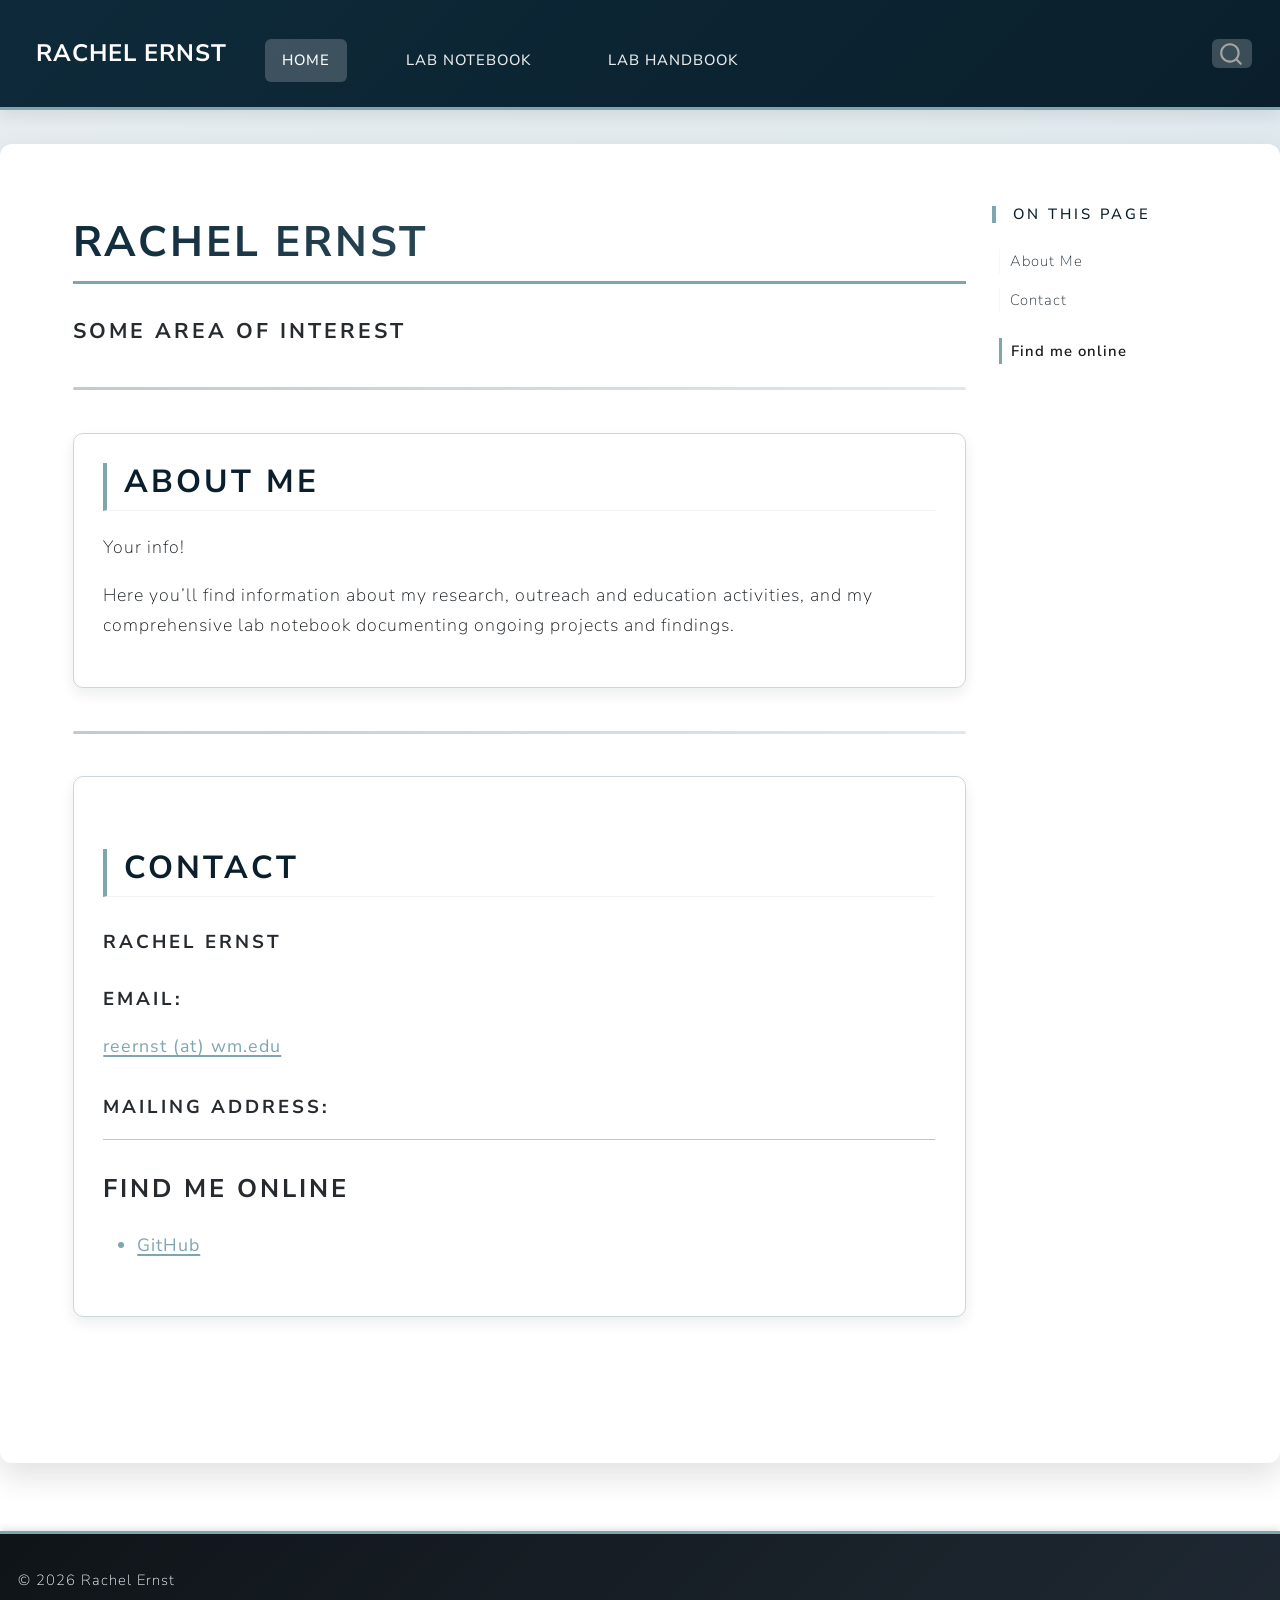
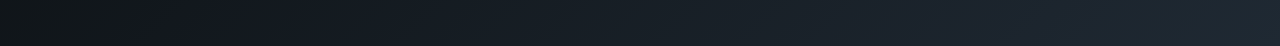
==== docs/index.html @ 7fb20e9c "first upload" ====
<!DOCTYPE html>
<html xmlns="http://www.w3.org/1999/xhtml" lang="en" xml:lang="en"><head>

<meta charset="utf-8">
<meta name="generator" content="quarto-1.9.37">

<meta name="viewport" content="width=device-width, initial-scale=1.0, user-scalable=yes">


<title>Rachel Ernst</title>
<style>
/* Default styles provided by pandoc.
** See https://pandoc.org/MANUAL.html#variables-for-html for config info.
*/
code{white-space: pre-wrap;}
span.smallcaps{font-variant: small-caps;}
div.columns{display: flex; gap: min(4vw, 1.5em);}
div.column{flex: auto; overflow-x: auto;}
div.hanging-indent{margin-left: 1.5em; text-indent: -1.5em;}
ul.task-list{list-style: none;}
ul.task-list li input[type="checkbox"] {
  width: 0.8em;
  margin: 0 0.8em 0.2em -1em; /* quarto-specific, see https://github.com/quarto-dev/quarto-cli/issues/4556 */ 
  vertical-align: middle;
}
</style>


<script src="site_libs/quarto-nav/quarto-nav.js"></script>
<script src="site_libs/quarto-nav/headroom.min.js"></script>
<script src="site_libs/clipboard/clipboard.min.js"></script>
<script src="site_libs/quarto-search/autocomplete.umd.js"></script>
<script src="site_libs/quarto-search/fuse.min.js"></script>
<script src="site_libs/quarto-search/quarto-search.js"></script>
<meta name="quarto:offset" content="./">
<script src="site_libs/quarto-html/quarto.js" type="module"></script>
<script src="site_libs/quarto-html/tabsets/tabsets.js" type="module"></script>
<script src="site_libs/quarto-html/popper.min.js"></script>
<script src="site_libs/quarto-html/tippy.umd.min.js"></script>
<script src="site_libs/quarto-html/anchor.min.js"></script>
<link href="site_libs/quarto-html/tippy.css" rel="stylesheet">
<link href="site_libs/quarto-html/quarto-syntax-highlighting-7f8f88aac4f3542376d5c11b86a4c14d.css" rel="stylesheet" id="quarto-text-highlighting-styles">
<script src="site_libs/bootstrap/bootstrap.min.js"></script>
<link href="site_libs/bootstrap/bootstrap-icons.css" rel="stylesheet">
<link href="site_libs/bootstrap/bootstrap-ff6db9826b2d993648c24e5ed52e3772.min.css" rel="stylesheet" append-hash="true" id="quarto-bootstrap" data-mode="light">
<script id="quarto-search-options" type="application/json">{
  "location": "navbar",
  "copy-button": false,
  "collapse-after": 3,
  "panel-placement": "end",
  "type": "overlay",
  "limit": 50,
  "keyboard-shortcut": [
    "f",
    "/",
    "s"
  ],
  "show-item-context": false,
  "language": {
    "search-no-results-text": "No results",
    "search-matching-documents-text": "matching documents",
    "search-copy-link-title": "Copy link to search",
    "search-hide-matches-text": "Hide additional matches",
    "search-more-match-text": "more match in this document",
    "search-more-matches-text": "more matches in this document",
    "search-clear-button-title": "Clear",
    "search-text-placeholder": "",
    "search-detached-cancel-button-title": "Cancel",
    "search-submit-button-title": "Submit",
    "search-label": "Search"
  }
}</script>


<link rel="stylesheet" href="styles.css">
</head>

<body class="nav-fixed quarto-light">

<div id="quarto-search-results"></div>
  <header id="quarto-header" class="headroom fixed-top">
    <nav class="navbar navbar-expand-lg " data-bs-theme="dark">
      <div class="navbar-container container-fluid">
      <div class="navbar-brand-container mx-auto">
    <a href="./index.html" class="navbar-brand navbar-brand-logo">
    <img src="./headshots/logo.png" alt="" class="navbar-logo light-content">
    <img src="./headshots/logo.png" alt="" class="navbar-logo dark-content">
    </a>
    <a class="navbar-brand" href="./index.html">
    <span class="navbar-title">Rachel Ernst</span>
    </a>
  </div>
            <div id="quarto-search" class="" title="Search"></div>
          <button class="navbar-toggler" type="button" data-bs-toggle="collapse" data-bs-target="#navbarCollapse" aria-controls="navbarCollapse" role="menu" aria-expanded="false" aria-label="Toggle navigation" onclick="if (window.quartoToggleHeadroom) { window.quartoToggleHeadroom(); }">
  <span class="navbar-toggler-icon"></span>
</button>
          <div class="collapse navbar-collapse" id="navbarCollapse">
            <ul class="navbar-nav navbar-nav-scroll me-auto">
  <li class="nav-item">
    <a class="nav-link active" href="./index.html" aria-current="page"> 
<span class="menu-text">Home</span></a>
  </li>  
  <li class="nav-item">
    <a class="nav-link" href="./notebook.html"> 
<span class="menu-text">Lab Notebook</span></a>
  </li>  
  <li class="nav-item">
    <a class="nav-link" href="https://alcalalab.github.io/resources/"> 
<span class="menu-text">Lab Handbook</span></a>
  </li>  
</ul>
          </div> <!-- /navcollapse -->
            <div class="quarto-navbar-tools">
</div>
      </div> <!-- /container-fluid -->
    </nav>
</header>
<!-- content -->
<div id="quarto-content" class="quarto-container page-columns page-rows-contents page-layout-full page-navbar">
<!-- sidebar -->
<!-- margin-sidebar -->
    <div id="quarto-margin-sidebar" class="sidebar margin-sidebar">
        <nav id="TOC" role="doc-toc" class="toc-active">
    <h2 id="toc-title">On this page</h2>
   
  <ul>
  <li><a href="#about-me" id="toc-about-me" class="nav-link active" data-scroll-target="#about-me">About Me</a></li>
  <li><a href="#contact" id="toc-contact" class="nav-link" data-scroll-target="#contact">Contact</a>
  <ul class="collapse">
  <li><a href="#find-me-online" id="toc-find-me-online" class="nav-link" data-scroll-target="#find-me-online">Find me online</a></li>
  </ul></li>
  </ul>
</nav>
    </div>
<!-- main -->
<main class="content column-page-left" id="quarto-document-content">

<header id="title-block-header" class="quarto-title-block default">
<div class="quarto-title">
<h1 class="title">Rachel Ernst</h1>
</div>



<div class="quarto-title-meta column-page-left">

    
  
    
  </div>
  


</header>


<div class="hero-grid">
<section id="some-area-of-interest" class="level4 hero-text">
<h4 class="anchored" data-anchor-id="some-area-of-interest">Some area of interest</h4>
</section>
<!-- 
::: {.hero-image}
![](headshots/){alt="" class="headshot"}
![](headshots/){alt="" class="fieldshot"}
:::
-->
</div>
<hr class="section-divider">
<section id="about-me" class="level2 content-card">
<h2 class="anchored" data-anchor-id="about-me">About Me</h2>
<p>Your info!</p>
<p>Here you’ll find information about my research, outreach and education activities, and my comprehensive lab notebook documenting ongoing projects and findings.</p>
</section>
<hr class="section-divider">
<section id="contact" class="level2 content-card">
<h2 class="anchored" data-anchor-id="contact">Contact</h2>
<section id="rachel-ernst" class="level5">
<h5 class="anchored" data-anchor-id="rachel-ernst">Rachel Ernst</h5>
</section>
<section id="email" class="level5">
<h5 class="anchored" data-anchor-id="email">Email:</h5>
<p><a href="mailto:reernst@wm.edu">reernst (at) wm.edu</a></p>
</section>
<section id="mailing-address" class="level5">
<h5 class="anchored" data-anchor-id="mailing-address">Mailing Address:</h5>
<hr>
</section>
<section id="find-me-online" class="level3">
<h3 class="anchored" data-anchor-id="find-me-online">Find me online</h3>
<ul>
<li><a href="Your Github link">GitHub</a><br>
</li>
</ul>
</section>
</section>



</main> <!-- /main -->
<script id="quarto-html-after-body" type="application/javascript">
  window.document.addEventListener("DOMContentLoaded", function (event) {
    const icon = "";
    const anchorJS = new window.AnchorJS();
    anchorJS.options = {
      placement: 'right',
      icon: icon
    };
    anchorJS.add('.anchored');
    const isCodeAnnotation = (el) => {
      for (const clz of el.classList) {
        if (clz.startsWith('code-annotation-')) {                     
          return true;
        }
      }
      return false;
    }
    const onCopySuccess = function(e) {
      // button target
      const button = e.trigger;
      // don't keep focus
      button.blur();
      // flash "checked"
      button.classList.add('code-copy-button-checked');
      var currentTitle = button.getAttribute("title");
      button.setAttribute("title", "Copied!");
      let tooltip;
      if (window.bootstrap) {
        button.setAttribute("data-bs-toggle", "tooltip");
        button.setAttribute("data-bs-placement", "left");
        button.setAttribute("data-bs-title", "Copied!");
        tooltip = new bootstrap.Tooltip(button, 
          { trigger: "manual", 
            customClass: "code-copy-button-tooltip",
            offset: [0, -8]});
        tooltip.show();    
      }
      setTimeout(function() {
        if (tooltip) {
          tooltip.hide();
          button.removeAttribute("data-bs-title");
          button.removeAttribute("data-bs-toggle");
          button.removeAttribute("data-bs-placement");
        }
        button.setAttribute("title", currentTitle);
        button.classList.remove('code-copy-button-checked');
      }, 1000);
      // clear code selection
      e.clearSelection();
    }
    const getTextToCopy = function(trigger) {
      const outerScaffold = trigger.parentElement.cloneNode(true);
      const codeEl = outerScaffold.querySelector('code');
      for (const childEl of codeEl.children) {
        if (isCodeAnnotation(childEl)) {
          childEl.remove();
        }
      }
      return codeEl.innerText;
    }
    const clipboard = new window.ClipboardJS('.code-copy-button:not([data-in-quarto-modal])', {
      text: getTextToCopy
    });
    clipboard.on('success', onCopySuccess);
    if (window.document.getElementById('quarto-embedded-source-code-modal')) {
      const clipboardModal = new window.ClipboardJS('.code-copy-button[data-in-quarto-modal]', {
        text: getTextToCopy,
        container: window.document.getElementById('quarto-embedded-source-code-modal')
      });
      clipboardModal.on('success', onCopySuccess);
    }
      var localhostRegex = new RegExp(/^(?:http|https):\/\/localhost\:?[0-9]*\//);
      var mailtoRegex = new RegExp(/^mailto:/);
        var filterRegex = new RegExp('/' + window.location.host + '/');
      var isInternal = (href) => {
          return filterRegex.test(href) || localhostRegex.test(href) || mailtoRegex.test(href);
      }
      // Inspect non-navigation links and adorn them if external
     var links = window.document.querySelectorAll('a[href]:not(.nav-link):not(.navbar-brand):not(.toc-action):not(.sidebar-link):not(.sidebar-item-toggle):not(.pagination-link):not(.no-external):not([aria-hidden]):not(.dropdown-item):not(.quarto-navigation-tool):not(.about-link)');
      for (var i=0; i<links.length; i++) {
        const link = links[i];
        if (!isInternal(link.href)) {
          // undo the damage that might have been done by quarto-nav.js in the case of
          // links that we want to consider external
          if (link.dataset.originalHref !== undefined) {
            link.href = link.dataset.originalHref;
          }
            // target, if specified
            link.setAttribute("target", "_blank");
            if (link.getAttribute("rel") === null) {
              link.setAttribute("rel", "noopener");
            }
        }
      }
    function tippyHover(el, contentFn, onTriggerFn, onUntriggerFn) {
      const config = {
        allowHTML: true,
        maxWidth: 500,
        delay: 100,
        arrow: false,
        appendTo: function(el) {
            return el.parentElement;
        },
        interactive: true,
        interactiveBorder: 10,
        theme: 'quarto',
        placement: 'bottom-start',
      };
      if (contentFn) {
        config.content = contentFn;
      }
      if (onTriggerFn) {
        config.onTrigger = onTriggerFn;
      }
      if (onUntriggerFn) {
        config.onUntrigger = onUntriggerFn;
      }
      window.tippy(el, config); 
    }
    const noterefs = window.document.querySelectorAll('a[role="doc-noteref"]');
    for (var i=0; i<noterefs.length; i++) {
      const ref = noterefs[i];
      tippyHover(ref, function() {
        // use id or data attribute instead here
        let href = ref.getAttribute('data-footnote-href') || ref.getAttribute('href');
        try { href = new URL(href).hash; } catch {}
        const id = href.replace(/^#\/?/, "");
        const note = window.document.getElementById(id);
        if (note) {
          return note.innerHTML;
        } else {
          return "";
        }
      });
    }
    const xrefs = window.document.querySelectorAll('a.quarto-xref');
    const processXRef = (id, note) => {
      // Strip column container classes
      const stripColumnClz = (el) => {
        el.classList.remove("page-full", "page-columns");
        if (el.children) {
          for (const child of el.children) {
            stripColumnClz(child);
          }
        }
      }
      stripColumnClz(note)
      if (id === null || id.startsWith('sec-')) {
        // Special case sections, only their first couple elements
        const container = document.createElement("div");
        if (note.children && note.children.length > 2) {
          container.appendChild(note.children[0].cloneNode(true));
          for (let i = 1; i < note.children.length; i++) {
            const child = note.children[i];
            if (child.tagName === "P" && child.innerText === "") {
              continue;
            } else {
              container.appendChild(child.cloneNode(true));
              break;
            }
          }
          if (window.Quarto?.typesetMath) {
            window.Quarto.typesetMath(container);
          }
          return container.innerHTML
        } else {
          if (window.Quarto?.typesetMath) {
            window.Quarto.typesetMath(note);
          }
          return note.innerHTML;
        }
      } else {
        // Remove any anchor links if they are present
        const anchorLink = note.querySelector('a.anchorjs-link');
        if (anchorLink) {
          anchorLink.remove();
        }
        if (window.Quarto?.typesetMath) {
          window.Quarto.typesetMath(note);
        }
        if (note.classList.contains("callout")) {
          return note.outerHTML;
        } else {
          return note.innerHTML;
        }
      }
    }
    for (var i=0; i<xrefs.length; i++) {
      const xref = xrefs[i];
      tippyHover(xref, undefined, function(instance) {
        instance.disable();
        let url = xref.getAttribute('href');
        let hash = undefined; 
        if (url.startsWith('#')) {
          hash = url;
        } else {
          try { hash = new URL(url).hash; } catch {}
        }
        if (hash) {
          const id = hash.replace(/^#\/?/, "");
          const note = window.document.getElementById(id);
          if (note !== null) {
            try {
              const html = processXRef(id, note.cloneNode(true));
              instance.setContent(html);
            } finally {
              instance.enable();
              instance.show();
            }
          } else {
            // See if we can fetch this
            fetch(url.split('#')[0])
            .then(res => res.text())
            .then(html => {
              const parser = new DOMParser();
              const htmlDoc = parser.parseFromString(html, "text/html");
              const note = htmlDoc.getElementById(id);
              if (note !== null) {
                const html = processXRef(id, note);
                instance.setContent(html);
              } 
            }).finally(() => {
              instance.enable();
              instance.show();
            });
          }
        } else {
          // See if we can fetch a full url (with no hash to target)
          // This is a special case and we should probably do some content thinning / targeting
          fetch(url)
          .then(res => res.text())
          .then(html => {
            const parser = new DOMParser();
            const htmlDoc = parser.parseFromString(html, "text/html");
            const note = htmlDoc.querySelector('main.content');
            if (note !== null) {
              // This should only happen for chapter cross references
              // (since there is no id in the URL)
              // remove the first header
              if (note.children.length > 0 && note.children[0].tagName === "HEADER") {
                note.children[0].remove();
              }
              const html = processXRef(null, note);
              instance.setContent(html);
            } 
          }).finally(() => {
            instance.enable();
            instance.show();
          });
        }
      }, function(instance) {
      });
    }
        let selectedAnnoteEl;
        const selectorForAnnotation = ( cell, annotation) => {
          let cellAttr = 'data-code-cell="' + cell + '"';
          let lineAttr = 'data-code-annotation="' +  annotation + '"';
          const selector = 'span[' + cellAttr + '][' + lineAttr + ']';
          return selector;
        }
        const selectCodeLines = (annoteEl) => {
          const doc = window.document;
          const targetCell = annoteEl.getAttribute("data-target-cell");
          const targetAnnotation = annoteEl.getAttribute("data-target-annotation");
          const annoteSpan = window.document.querySelector(selectorForAnnotation(targetCell, targetAnnotation));
          const lines = annoteSpan.getAttribute("data-code-lines").split(",");
          const lineIds = lines.map((line) => {
            return targetCell + "-" + line;
          })
          let top = null;
          let height = null;
          let parent = null;
          if (lineIds.length > 0) {
              //compute the position of the single el (top and bottom and make a div)
              const el = window.document.getElementById(lineIds[0]);
              top = el.offsetTop;
              height = el.offsetHeight;
              parent = el.parentElement.parentElement;
            if (lineIds.length > 1) {
              const lastEl = window.document.getElementById(lineIds[lineIds.length - 1]);
              const bottom = lastEl.offsetTop + lastEl.offsetHeight;
              height = bottom - top;
            }
            if (top !== null && height !== null && parent !== null) {
              // cook up a div (if necessary) and position it 
              let div = window.document.getElementById("code-annotation-line-highlight");
              if (div === null) {
                div = window.document.createElement("div");
                div.setAttribute("id", "code-annotation-line-highlight");
                div.style.position = 'absolute';
                parent.appendChild(div);
              }
              div.style.top = top - 2 + "px";
              div.style.height = height + 4 + "px";
              div.style.left = 0;
              let gutterDiv = window.document.getElementById("code-annotation-line-highlight-gutter");
              if (gutterDiv === null) {
                gutterDiv = window.document.createElement("div");
                gutterDiv.setAttribute("id", "code-annotation-line-highlight-gutter");
                gutterDiv.style.position = 'absolute';
                const codeCell = window.document.getElementById(targetCell);
                const gutter = codeCell.querySelector('.code-annotation-gutter');
                gutter.appendChild(gutterDiv);
              }
              gutterDiv.style.top = top - 2 + "px";
              gutterDiv.style.height = height + 4 + "px";
            }
            selectedAnnoteEl = annoteEl;
          }
        };
        const unselectCodeLines = () => {
          const elementsIds = ["code-annotation-line-highlight", "code-annotation-line-highlight-gutter"];
          elementsIds.forEach((elId) => {
            const div = window.document.getElementById(elId);
            if (div) {
              div.remove();
            }
          });
          selectedAnnoteEl = undefined;
        };
          // Handle positioning of the toggle
      window.addEventListener(
        "resize",
        throttle(() => {
          elRect = undefined;
          if (selectedAnnoteEl) {
            selectCodeLines(selectedAnnoteEl);
          }
        }, 10)
      );
      function throttle(fn, ms) {
      let throttle = false;
      let timer;
        return (...args) => {
          if(!throttle) { // first call gets through
              fn.apply(this, args);
              throttle = true;
          } else { // all the others get throttled
              if(timer) clearTimeout(timer); // cancel #2
              timer = setTimeout(() => {
                fn.apply(this, args);
                timer = throttle = false;
              }, ms);
          }
        };
      }
        // Attach click handler to the DT
        const annoteDls = window.document.querySelectorAll('dt[data-target-cell]');
        for (const annoteDlNode of annoteDls) {
          annoteDlNode.addEventListener('click', (event) => {
            const clickedEl = event.target;
            if (clickedEl !== selectedAnnoteEl) {
              unselectCodeLines();
              const activeEl = window.document.querySelector('dt[data-target-cell].code-annotation-active');
              if (activeEl) {
                activeEl.classList.remove('code-annotation-active');
              }
              selectCodeLines(clickedEl);
              clickedEl.classList.add('code-annotation-active');
            } else {
              // Unselect the line
              unselectCodeLines();
              clickedEl.classList.remove('code-annotation-active');
            }
          });
        }
    const findCites = (el) => {
      const parentEl = el.parentElement;
      if (parentEl) {
        const cites = parentEl.dataset.cites;
        if (cites) {
          return {
            el,
            cites: cites.split(' ')
          };
        } else {
          return findCites(el.parentElement)
        }
      } else {
        return undefined;
      }
    };
    var bibliorefs = window.document.querySelectorAll('a[role="doc-biblioref"]');
    for (var i=0; i<bibliorefs.length; i++) {
      const ref = bibliorefs[i];
      const citeInfo = findCites(ref);
      if (citeInfo) {
        tippyHover(citeInfo.el, function() {
          var popup = window.document.createElement('div');
          citeInfo.cites.forEach(function(cite) {
            var citeDiv = window.document.createElement('div');
            citeDiv.classList.add('hanging-indent');
            citeDiv.classList.add('csl-entry');
            var biblioDiv = window.document.getElementById('ref-' + cite);
            if (biblioDiv) {
              citeDiv.innerHTML = biblioDiv.innerHTML;
            }
            popup.appendChild(citeDiv);
          });
          return popup.innerHTML;
        });
      }
    }
  });
  </script>
</div> <!-- /content -->
<footer class="footer">
  <div class="nav-footer">
    <div class="nav-footer-left">
<p>© 2026 Rachel Ernst</p>
</div>   
    <div class="nav-footer-center">
      &nbsp;
    </div>
    <div class="nav-footer-right">
      &nbsp;
    </div>
  </div>
</footer>




</body></html>
---- docs/site_libs/quarto-html/tippy.css ----
.tippy-box[data-animation=fade][data-state=hidden]{opacity:0}[data-tippy-root]{max-width:calc(100vw - 10px)}.tippy-box{position:relative;background-color:#333;color:#fff;border-radius:4px;font-size:14px;line-height:1.4;white-space:normal;outline:0;transition-property:transform,visibility,opacity}.tippy-box[data-placement^=top]>.tippy-arrow{bottom:0}.tippy-box[data-placement^=top]>.tippy-arrow:before{bottom:-7px;left:0;border-width:8px 8px 0;border-top-color:initial;transform-origin:center top}.tippy-box[data-placement^=bottom]>.tippy-arrow{top:0}.tippy-box[data-placement^=bottom]>.tippy-arrow:before{top:-7px;left:0;border-width:0 8px 8px;border-bottom-color:initial;transform-origin:center bottom}.tippy-box[data-placement^=left]>.tippy-arrow{right:0}.tippy-box[data-placement^=left]>.tippy-arrow:before{border-width:8px 0 8px 8px;border-left-color:initial;right:-7px;transform-origin:center left}.tippy-box[data-placement^=right]>.tippy-arrow{left:0}.tippy-box[data-placement^=right]>.tippy-arrow:before{left:-7px;border-width:8px 8px 8px 0;border-right-color:initial;transform-origin:center right}.tippy-box[data-inertia][data-state=visible]{transition-timing-function:cubic-bezier(.54,1.5,.38,1.11)}.tippy-arrow{width:16px;height:16px;color:#333}.tippy-arrow:before{content:"";position:absolute;border-color:transparent;border-style:solid}.tippy-content{position:relative;padding:5px 9px;z-index:1}
---- docs/site_libs/quarto-html/quarto-syntax-highlighting-7f8f88aac4f3542376d5c11b86a4c14d.css ----
/* quarto syntax highlight colors */
:root {
  --quarto-hl-ot-color: #003B4F;
  --quarto-hl-at-color: #657422;
  --quarto-hl-ss-color: #20794D;
  --quarto-hl-an-color: #5E5E5E;
  --quarto-hl-fu-color: #4758AB;
  --quarto-hl-st-color: #20794D;
  --quarto-hl-cf-color: #003B4F;
  --quarto-hl-op-color: #5E5E5E;
  --quarto-hl-er-color: #AD0000;
  --quarto-hl-bn-color: #AD0000;
  --quarto-hl-al-color: #AD0000;
  --quarto-hl-va-color: #111111;
  --quarto-hl-bu-color: inherit;
  --quarto-hl-ex-color: inherit;
  --quarto-hl-pp-color: #AD0000;
  --quarto-hl-in-color: #5E5E5E;
  --quarto-hl-vs-color: #20794D;
  --quarto-hl-wa-color: #5E5E5E;
  --quarto-hl-do-color: #5E5E5E;
  --quarto-hl-im-color: #00769E;
  --quarto-hl-ch-color: #20794D;
  --quarto-hl-dt-color: #AD0000;
  --quarto-hl-fl-color: #AD0000;
  --quarto-hl-co-color: #5E5E5E;
  --quarto-hl-cv-color: #5E5E5E;
  --quarto-hl-cn-color: #8f5902;
  --quarto-hl-sc-color: #5E5E5E;
  --quarto-hl-dv-color: #AD0000;
  --quarto-hl-kw-color: #003B4F;
}

/* other quarto variables */
:root {
  --quarto-font-monospace: SFMono-Regular, Menlo, Monaco, Consolas, "Liberation Mono", "Courier New", monospace;
}

/* syntax highlight based on Pandoc's rules */
pre > code.sourceCode > span {
  color: #003B4F;
}

code.sourceCode > span {
  color: #003B4F;
}

div.sourceCode,
div.sourceCode pre.sourceCode {
  color: #003B4F;
}

/* Normal */
code span {
  color: #003B4F;
}

/* Alert */
code span.al {
  color: #AD0000;
  font-style: inherit;
}

/* Annotation */
code span.an {
  color: #5E5E5E;
  font-style: inherit;
}

/* Attribute */
code span.at {
  color: #657422;
  font-style: inherit;
}

/* BaseN */
code span.bn {
  color: #AD0000;
  font-style: inherit;
}

/* BuiltIn */
code span.bu {
  font-style: inherit;
}

/* ControlFlow */
code span.cf {
  color: #003B4F;
  font-weight: bold;
  font-style: inherit;
}

/* Char */
code span.ch {
  color: #20794D;
  font-style: inherit;
}

/* Constant */
code span.cn {
  color: #8f5902;
  font-style: inherit;
}

/* Comment */
code span.co {
  color: #5E5E5E;
  font-style: inherit;
}

/* CommentVar */
code span.cv {
  color: #5E5E5E;
  font-style: italic;
}

/* Documentation */
code span.do {
  color: #5E5E5E;
  font-style: italic;
}

/* DataType */
code span.dt {
  color: #AD0000;
  font-style: inherit;
}

/* DecVal */
code span.dv {
  color: #AD0000;
  font-style: inherit;
}

/* Error */
code span.er {
  color: #AD0000;
  font-style: inherit;
}

/* Extension */
code span.ex {
  font-style: inherit;
}

/* Float */
code span.fl {
  color: #AD0000;
  font-style: inherit;
}

/* Function */
code span.fu {
  color: #4758AB;
  font-style: inherit;
}

/* Import */
code span.im {
  color: #00769E;
  font-style: inherit;
}

/* Information */
code span.in {
  color: #5E5E5E;
  font-style: inherit;
}

/* Keyword */
code span.kw {
  color: #003B4F;
  font-weight: bold;
  font-style: inherit;
}

/* Operator */
code span.op {
  color: #5E5E5E;
  font-style: inherit;
}

/* Other */
code span.ot {
  color: #003B4F;
  font-style: inherit;
}

/* Preprocessor */
code span.pp {
  color: #AD0000;
  font-style: inherit;
}

/* SpecialChar */
code span.sc {
  color: #5E5E5E;
  font-style: inherit;
}

/* SpecialString */
code span.ss {
  color: #20794D;
  font-style: inherit;
}

/* String */
code span.st {
  color: #20794D;
  font-style: inherit;
}

/* Variable */
code span.va {
  color: #111111;
  font-style: inherit;
}

/* VerbatimString */
code span.vs {
  color: #20794D;
  font-style: inherit;
}

/* Warning */
code span.wa {
  color: #5E5E5E;
  font-style: italic;
}

.prevent-inlining {
  content: "</";
}

/*# sourceMappingURL=789ad8cd35626ba772517505b42a116e.css.map */
---- docs/styles.css ----
/* Custom styles for the website - Professional Design */

/* ============================================
   Color Palette — Deep Ocean
   ============================================ */
:root {
  /* Primary brand colors */
  --primary-color: #0E2A3A;      /* deep ocean blue */
  --primary-dark:  #0A1F2B;      /* darker navy */
  --primary-light: #2F4A5A;      /* slate blue */

  --secondary-color: #4F6D7A;   /* steel blue */
  --accent-color:    #7FA6B0;   /* soft sea-glass blue */

  /* Backgrounds */
  --bg-light:          #FAFBFC; /* paper white */
  --bg-gradient-start:#E6ECEF; /* pale blue-gray */
  --bg-gradient-end:  #DCE8EC; /* subtle ocean mist */

  /* Text */
  --text-dark:   #0F1418;  /* near-black */
  --text-medium: #1F2933;  /* charcoal */
  --text-light:  #4F6D7A;  /* muted steel */

  /* Borders & UI */
  --border-color: #C9D6DC; /* soft blue-gray */

  /* Shadows */
  --shadow-sm: 0 2px 4px rgba(15, 20, 24, 0.04);
  --shadow-md: 0 6px 14px rgba(15, 20, 24, 0.08);
  --shadow-lg: 0 14px 30px rgba(15, 20, 24, 0.12);
}


/* ============================================
   Global Styles
   ============================================ */
body {
  font-size: 1.05rem;
  line-height: 1.7;
  color: var(--text-dark);
  background: linear-gradient(135deg, var(--bg-gradient-start) 0%, var(--bg-gradient-end) 100%);
  background-attachment: fixed;
} 

/* ============================================
   Navigation Bar
   ============================================ */
.navbar {
  background: linear-gradient(135deg, var(--primary-color) 0%, var(--primary-dark) 100%) !important;
  box-shadow: var(--shadow-md);
  padding: 1rem 0;
  border-bottom: 3px solid var(--accent-color);
}

.navbar-brand {
  font-weight: 700;
  font-size: 1.4rem;
  color: white !important;
  transition: transform 0.3s ease;
}

.navbar-brand:hover {
  transform: scale(1.05);
}

.navbar-nav .nav-link {
  color: rgba(255, 255, 255, 0.9) !important;
  font-weight: 500;
  padding: 0.5rem 1rem !important;
  margin: 0 0.25rem;
  border-radius: 6px;
  transition: all 0.3s ease;
}

.navbar-nav .nav-link:hover {
  background-color: rgba(255, 255, 255, 0.15);
  color: white !important;
  transform: translateY(-2px);
}

.navbar-nav .nav-link.active {
  background-color: rgba(255, 255, 255, 0.2);
  color: white !important;
}

/* ============================================
   Main Content Area
   ============================================ */
#quarto-content {
  background-color: white;
  border-radius: 12px;
  box-shadow: var(--shadow-lg);
  padding: 2.5rem;
  margin-top: 2rem;
  margin-bottom: 2rem;
}

/* ============================================
   Headers
   ============================================ */
h1, h2, h3, h4, h5, h6 {
  margin-top: 2rem;
  margin-bottom: 1.25rem;
  font-weight: 700;
  color: var(--text-dark);
}

h1 {
  font-size: 2.5rem;
  background: linear-gradient(135deg, var(--primary-color) 0%, var(--secondary-color) 100%);
  -webkit-background-clip: text;
  -webkit-text-fill-color: transparent;
  background-clip: text;
  border-bottom: 3px solid var(--accent-color);
  padding-bottom: 0.75rem;
  margin-bottom: 1.5rem;
}

h2 {
  font-size: 1.875rem;
  color: var(--primary-dark);
  border-left: 4px solid var(--accent-color);
  padding-left: 1rem;
  margin-top: 2.5rem;
}

h3 {
  font-size: 1.5rem;
  color: var(--text-dark);
}

/* ============================================
   Hero Section (for homepage)
   ============================================ */
.hero-section {
  background: linear-gradient(135deg, var(--primary-color) 0%, var(--secondary-color) 100%);
  color: white;
  padding: 3rem 2rem;
  border-radius: 12px;
  margin-bottom: 2.5rem;
  box-shadow: var(--shadow-lg);
  text-align: center;
}

.hero-section h1 {
  color: white;
  border-bottom: none;
  background: none;
  -webkit-text-fill-color: white;
  margin-bottom: 1rem;
  font-size: 3rem;
}
 
.hero-section p {
  font-size: 1.25rem;
  opacity: 0.95;
  max-width: 800px;
  margin: 0 auto;
}

/* ============================================
   Fix hero image layout
   ============================================ */

.hero-image {
  display: flex !important;
  flex-wrap: nowrap;
  align-items: center;
  gap: 1.5rem;
}

/* Remove vertical margins that force stacking */
.hero-image img {
  margin: 0 !important;
}

/* Make sure Quarto wrappers don’t break flex */
.hero-image > p,
.hero-image > figure {
  margin: 0 !important;
  padding: 0 !important;
  display: flex !important;
  align-items: center;
}

/* Force children to be flex items */
.hero-image > p,
.hero-image > figure {
  flex: 0 0 auto;
}

/* Headshot */
.hero-image .headshot {
  width: 160px;
  max-width: 160px;
  border-radius: 999px;
}

/* Field image larger */
.hero-image .fieldshot {
  max-width: 420px;
  width: 100%;
}

/* ============================================
   Make hero images equal height + spaced
   ============================================ */

.hero-image {
  gap: 2.5rem;   /* more space between images */
}

/* Force both images to the same height */
.hero-image img {
  height: 280px;        /* adjust to taste */
  width: auto;
  object-fit: cover;
}

/* Keep headshot round but now same height */
.hero-image .headshot {
  width: 280px;        /* match height so circle stays round */
  height: 280px;
  max-width: none;
  border-radius: 50%;
}

/* Field photo fills its rectangle */
.hero-image .fieldshot {
  width: 420px;        /* wide landscape feel */
  max-width: none;
  border-radius: 16px;
}

/* ============================================
   Hero images: same height, no headshot cropping
   ============================================ */

.hero-image {
  gap: 3rem;            /* more space between images */
  align-items: center;
}

/* Set a shared height */
.hero-image .headshot,
.hero-image .fieldshot {
  height: 280px;        /* adjust this number */
  margin: 0 !important; /* keep your no-stack fix */
  display: block;
}

/* Headshot: NEVER crop */
.hero-image .headshot {
  width: 280px;         /* keep it square so circle stays true */
  max-width: none;
  object-fit: contain;  /* show whole headshot */
  background: white;    /* prevents transparent corners looking odd */
  padding: 6px;         /* small breathing room */
  border-radius: 50%;
}

/* Fieldshot: crop is OK for landscape framing */
.hero-image .fieldshot {
  width: 460px;         /* give it a nice wide presence */
  max-width: none;
  object-fit: cover;    /* fill the rectangle */
  border-radius: 16px;
}

/* Research page hero images: don't overlap TOC */
.research-hero {
  max-width: 100%;
  flex-wrap: wrap;     /* allow wrap instead of overflow */
  gap: 1.5rem;
}

.research-hero .fieldshot {
  height: 290px;       /* smaller so it fits next to TOC */
  width: auto;
  max-width: 400px;    /* prevents pushing into sidebar */
  object-fit: cover;
}

/* ============================================
   Cards and Sections
   ============================================ */
.card, .content-card {
  background-color: white;
  border-radius: 10px;
  padding: 1.75rem;
  margin-bottom: 1.5rem;
  box-shadow: var(--shadow-md);
  border: 1px solid var(--border-color);
  transition: all 0.3s ease;
}

.card:hover, .content-card:hover {
  box-shadow: var(--shadow-lg);
  transform: translateY(-3px);
}

.section-divider {
  height: 3px;
  background: linear-gradient(90deg, var(--primary-color) 0%, var(--accent-color) 100%);
  border: none;
  margin: 2.5rem 0;
  border-radius: 2px;
}

/* ============================================
   Links and Buttons
   ============================================ */

/* Body links */
a {
  color: var(--accent-color);
  text-decoration: underline;
  text-decoration-thickness: 2px;
  text-underline-offset: 3px;
  transition: color 0.2s ease, text-decoration-thickness 0.2s ease;
}

a:hover {
  color: var(--primary-light);
  text-decoration-thickness: 3px;
}

/* Navigation links stay clean */
.navbar a,
.navbar a:hover {
  text-decoration: none;
}


/* ============================================
   Lists
   ============================================ */
ul, ol {
  margin: 1.5rem 0;
  padding-left: 2rem;
}

li {
  margin-bottom: 0.75rem;
  line-height: 1.7;
}

ul li::marker {
  color: var(--accent-color);
  font-weight: bold;
}

/* Quick links special styling */
.quick-links li {
  background-color: var(--bg-light);
  padding: 0.75rem 1rem;
  margin-bottom: 0.75rem;
  border-radius: 8px;
  border-left: 4px solid var(--accent-color);
  transition: all 0.2s ease;
  list-style: none;
}

.quick-links li:hover {
  background-color: var(--bg-gradient-start);
  transform: translateX(5px);
  box-shadow: var(--shadow-sm);
}

.quick-links li::before {
  content: "→";
  color: var(--accent-color);
  font-weight: bold;
  margin-right: 0.75rem;
}

/* ============================================
   Code Blocks
   ============================================ */
pre {
  background-color: #1e293b;
  color: #e2e8f0;
  border-radius: 8px;
  padding: 1.5rem;
  border-left: 4px solid var(--accent-color);
  box-shadow: var(--shadow-sm);
  overflow-x: auto;
}

code {
  background-color: var(--bg-light);
  color: var(--primary-dark);
  padding: 0.2rem 0.5rem;
  border-radius: 4px;
  font-size: 0.9em;
}

pre code {
  background-color: transparent;
  color: inherit;
  padding: 0;
}

/* ============================================
   Blockquotes
   ============================================ */
blockquote {
  background-color: var(--bg-light);
  border-left: 5px solid var(--accent-color);
  padding: 1.25rem 1.5rem;
  margin: 1.5rem 0;
  border-radius: 0 8px 8px 0;
  color: var(--text-medium);
  font-style: italic;
  box-shadow: var(--shadow-sm);
}

/* ============================================
   Tables
   ============================================ */
table {
  margin: 2rem 0;
  border-collapse: collapse;
  width: 100%;
  box-shadow: var(--shadow-sm);
  border-radius: 8px;
  overflow: hidden;
}

thead {
  background: linear-gradient(135deg, var(--primary-color) 0%, var(--primary-dark) 100%);
  color: white;
}

thead th {
  padding: 1rem;
  font-weight: 600;
  text-align: left;
}

tbody tr {
  border-bottom: 1px solid var(--border-color);
  transition: background-color 0.2s ease;
}

tbody tr:hover {
  background-color: var(--bg-light);
}

tbody td {
  padding: 0.875rem 1rem;
}

tbody tr:last-child {
  border-bottom: none;
}

/* ============================================
   Images
   ============================================ */
img {
  max-width: 100%;
  height: auto;
  border-radius: 10px;
  margin: 1.5rem 0;
  box-shadow: var(--shadow-md);
  transition: transform 0.3s ease;
}

img:hover {
  transform: scale(1.02);
  box-shadow: var(--shadow-lg);
}

/* ============================================
   Lab Notebook Listing
   ============================================ */
.quarto-listing {
  margin-top: 2rem;
}

.quarto-listing-category {
  background-color: var(--accent-color);
  color: white;
  padding: 0.375rem 0.75rem;
  border-radius: 20px;
  font-size: 0.875rem;
  margin-right: 0.5rem;
  margin-bottom: 0.5rem;
  display: inline-block;
  transition: all 0.2s ease;
}

.quarto-listing-category:hover {
  background-color: var(--secondary-color);
  transform: scale(1.05);
}

.listing-item {
  background-color: white;
  padding: 1.5rem;
  margin-bottom: 1.25rem;
  border-radius: 10px;
  border-left: 4px solid var(--accent-color);
  box-shadow: var(--shadow-sm);
  transition: all 0.3s ease;
}

.listing-item:hover {
  box-shadow: var(--shadow-md);
  transform: translateX(5px);
}

/* ============================================
   Footer
   ============================================ */
.nav-footer {
  background: linear-gradient(135deg, var(--text-dark) 0%, var(--text-medium) 100%);
  color: white;
  margin-top: 4rem;
  padding: 2rem 0;
  border-top: 3px solid var(--accent-color);
  box-shadow: 0 -4px 6px -1px rgba(0, 0, 0, 0.1);
}

.nav-footer a {
  color: rgba(255, 255, 255, 0.9);
  transition: color 0.2s ease;
}

.nav-footer a:hover {
  color: white;
  text-decoration: none;
}

/* ============================================
   Task Lists
   ============================================ */
.task-list-item {
  list-style-type: none;
  background-color: var(--bg-light);
  padding: 0.5rem;
  margin-bottom: 0.5rem;
  border-radius: 6px;
  transition: background-color 0.2s ease;
}

.task-list-item:hover {
  background-color: var(--bg-gradient-start);
}

.task-list-item input[type="checkbox"] {
  margin-right: 0.75rem;
  width: 1.25rem;
  height: 1.25rem;
  cursor: pointer;
}

/* ============================================
   Table of Contents
   ============================================ */
#quarto-margin-sidebar .toc-actions,
#quarto-margin-sidebar nav[role="navigation"] {
  background-color: white;
  padding: 1.25rem;
  border-radius: 10px;
  box-shadow: var(--shadow-md);
  border: 1px solid var(--border-color);
}

#TOC a {
  color: var(--text-medium);
  transition: all 0.2s ease;
}

#TOC a:hover {
  color: var(--primary-color);
  padding-left: 0.5rem;
}

#TOC .active {
  color: var(--primary-color);
  font-weight: 600;
  border-left: 3px solid var(--accent-color);
  padding-left: 0.5rem;
}

/* ============================================
   Search
   ============================================ */
#quarto-search {
  background-color: rgba(255, 255, 255, 0.2);
  border-radius: 6px;
  transition: all 0.3s ease;
}

#quarto-search:hover {
  background-color: rgba(255, 255, 255, 0.3);
}

/* ============================================
   Responsive Design
   ============================================ */
@media (max-width: 768px) {
  #quarto-content {
    padding: 1.5rem;
  }
  
  h1 {
    font-size: 2rem;
  }
  
  .hero-section h1 {
    font-size: 2.25rem;
  }
  
  .hero-section {
    padding: 2rem 1.5rem;
  }
}

/* ============================================
   Animations
   ============================================ */
@keyframes fadeIn {
  from {
    opacity: 0;
    transform: translateY(20px);
  }
  to {
    opacity: 1;
    transform: translateY(0);
  }
}

#quarto-content > * {
  animation: fadeIn 0.6s ease-out;
}

/* ============================================
   Utility Classes
   ============================================ */
.text-center {
  text-align: center;
}

.mt-4 {
  margin-top: 2rem;
}

.mb-4 {
  margin-bottom: 2rem;
}

.highlight-box {
  background: linear-gradient(135deg, var(--bg-gradient-start) 0%, var(--bg-light) 100%);
  border-left: 4px solid var(--accent-color);
  padding: 1.5rem;
  border-radius: 8px;
  margin: 1.5rem 0;
  box-shadow: var(--shadow-sm);
}

/* ============================================
   Restore bold text styling
   ============================================ */

strong, b {
  font-weight: 700;
  color: var(--text-dark);
}

/* Optional: subtle emphasis boost */
strong {
  letter-spacing: 0.02em;
}

/* ============================================
   Research theme badge grid (4 across)
   ============================================ */

.theme-grid {
  display: grid;
  grid-template-columns: repeat(2, 1fr);  /* 2 columns */
  grid-template-rows: repeat(2, auto);   /* 2 rows */
  gap: 2rem;
  margin: 2rem 0 3rem 0;
}

.theme-card {
  background: white;
  border: 1px solid var(--border-color);
  border-radius: 12px;
  padding: 1rem;
  box-shadow: var(--shadow-md);
  transition: transform 0.2s ease, box-shadow 0.2s ease;
}

.theme-card:hover {
  transform: translateY(-3px);
  box-shadow: var(--shadow-lg);
}

/* Image badge */
.theme-card img {
  width: 100%;
  height: 170px;
  object-fit: cover;
  border-radius: 10px;
  margin: 0 0 0.75rem 0 !important;
}

/* Title styling */
.theme-card h3 {
  margin: 0.25rem 0 0.5rem 0;
  font-size: 1.1rem;
}

/* Make link titles look like titles (not regular text) */
.theme-card a {
  text-decoration: none;
}
.theme-card a:hover {
  text-decoration: underline;
}

/* Responsive: 2 across then 1 across */
@media (max-width: 1100px) {
  .theme-grid { grid-template-columns: repeat(2, 1fr); }
}
@media (max-width: 650px) {
  .theme-grid { grid-template-columns: 1fr; }
}

/* ============================================
   Mobile fixes (do not affect desktop)
   ============================================ */
@media (max-width: 768px) {

  /* Prevent horizontal scrolling */
  html, body {
    overflow-x: hidden;
  }

  /* iOS Safari performance + layout issues */
  body {
    background-attachment: scroll;
  }

  /* Main content: tighter padding on phones */
  #quarto-content {
    padding: 1.1rem;
    margin-top: 1rem;
    margin-bottom: 1rem;
    border-radius: 10px;
  }

  /* Headings scale down */
  h1 {
    font-size: 1.9rem;
  }
  h2 {
    font-size: 1.5rem;
    margin-top: 1.75rem;
  }
  h3 {
    font-size: 1.25rem;
  }

  /* Cards: reduce padding */
  .card, .content-card {
    padding: 1.1rem;
  }

  /* HERO: reduce padding */
  .hero-section {
    padding: 1.6rem 1.1rem;
  }
  .hero-section h1 {
    font-size: 2.1rem;
  }

  /* Images: reduce margins so they don't push content oddly */
  img {
    margin: 1rem 0;
  }

  /* Tables: force horizontal scroll instead of page overflow */
  .table-responsive,
  table {
    display: block;
    width: 100%;
    overflow-x: auto;
    -webkit-overflow-scrolling: touch;
  }

  /* Code blocks: slightly tighter on mobile */
  pre {
    padding: 1rem;
  }
}

/* ============================================
   Mobile hero images (authoritative)
   ============================================ */
@media (max-width: 768px) {

  /* Stack hero images; avoid side-by-side overflow */
  .hero-image {
    display: flex !important;
    flex-direction: column !important;
    align-items: center !important;
    justify-content: center !important;
    gap: 1rem !important;
  }

  /* Quarto wrappers (p/figure) should not create weird widths */
.hero-image > p,
.hero-image > figure {
  width: 100% !important;
  max-width: 100% !important;
  flex: 0 0 100% !important;
  margin: 0 !important;
  display: block !important;
}

  /* The actual image: never stretch */
  .hero-image img {
    width: 100% !important;
    max-width: 100% !important;
    height: auto !important;
    margin: 0 !important;
    object-fit: contain !important;   /* default: show whole image */
  }

  /* Headshot: keep it from getting gigantic, keep circle */
  .hero-image .headshot {
    width: min(220px, 80vw) !important;
    max-width: min(220px, 80vw) !important;
    border-radius: 50% !important;
    padding: 0 !important;
    background: transparent !important;
  }

  /* Field shots: make them "photo-like" */
  .hero-image .fieldshot {
    border-radius: 16px !important;
    object-fit: cover !important;     /* crop is OK for field images */
    max-height: 55vh !important;      /* prevents taking over screen */
  }
}

/* ============================================
   HARD mobile override: hero images MUST stack
   Put this at the VERY END of styles.css
   ============================================ */
@media (max-width: 768px) {

  /* The container */
  .hero-image {
    display: block !important;   /* not flex */
  }

  /* Anything Quarto may wrap images in */
  .hero-image > * {
    display: block !important;
    width: 100% !important;
    max-width: 100% !important;
  }

  /* Common Quarto structures (belt + suspenders) */
  .hero-image p,
  .hero-image figure,
  .hero-image .quarto-figure,
  .hero-image .quarto-figure-center,
  .hero-image .cell-output-display {
    display: block !important;
    width: 100% !important;
    max-width: 100% !important;
    margin: 0 !important;
  }

  /* The images themselves */
  .hero-image img {
    display: block !important;
    width: 100% !important;
    max-width: 100% !important;
    height: auto !important;
    margin: 0 0 1rem 0 !important;
  }

  /* Optional: keep headshot nicely sized */
  .hero-image img.headshot {
    width: min(220px, 80vw) !important;
    margin-left: auto !important;
    margin-right: auto !important;
  }
}

/* Keep navbar above homepage hero so dropdown is clickable */
.navbar { position: relative; z-index: 2000; }
.dropdown-menu { z-index: 3000; }

/* Make navbar logo fill the banner height */
.navbar-brand img {
  height: 100%;
  max-height: 72px;   /* keeps it from overflowing */
  width: auto;
}

/* Align brand content vertically */
.navbar-brand {
  display: flex;
  align-items: center;
  gap: 0.6rem;   /* space between logo and text */
}

/* Footer logo */
.footer-logo {
  height: 48px;
  width: auto;
  margin-bottom: 0.5rem;
  display: block;
}

/* Increase navbar height */
.navbar {
  min-height: 88px;   /* adjust to taste: 80–96px works well */
  padding-top: 0.75rem;
  padding-bottom: 0.75rem;
}

@media (max-width: 768px) {
  .navbar {
    min-height: 64px;
  }

  .navbar-brand img {
    max-height: 44px;
  }
}

/* Research page intro: logo left, highlight box right */
.research-intro{
  display: grid;
  grid-template-columns: 140px 1fr;  /* logo column + text column */
  gap: 1.25rem;
  align-items: center;
  margin: 1.5rem 0 2rem 0;
}

/* Keep logo a consistent size */
.research-logo{
  width: 140px;
  max-width: 100%;
  height: auto;
  margin: 0 !important;      /* overrides your global img margins */
  box-shadow: none !important; /* optional: if you don't want shadow */
  border-radius: 0 !important; /* optional: if logo shouldn't be rounded */
}

/* Remove extra margin from highlight box when in grid */
.research-intro .highlight-box{
  margin: 0;
}

@media (max-width: 768px){
  .research-intro{
    grid-template-columns: 1fr;
    justify-items: center;
    text-align: left;
  }

  .research-logo{
    width: 160px;
  }
}
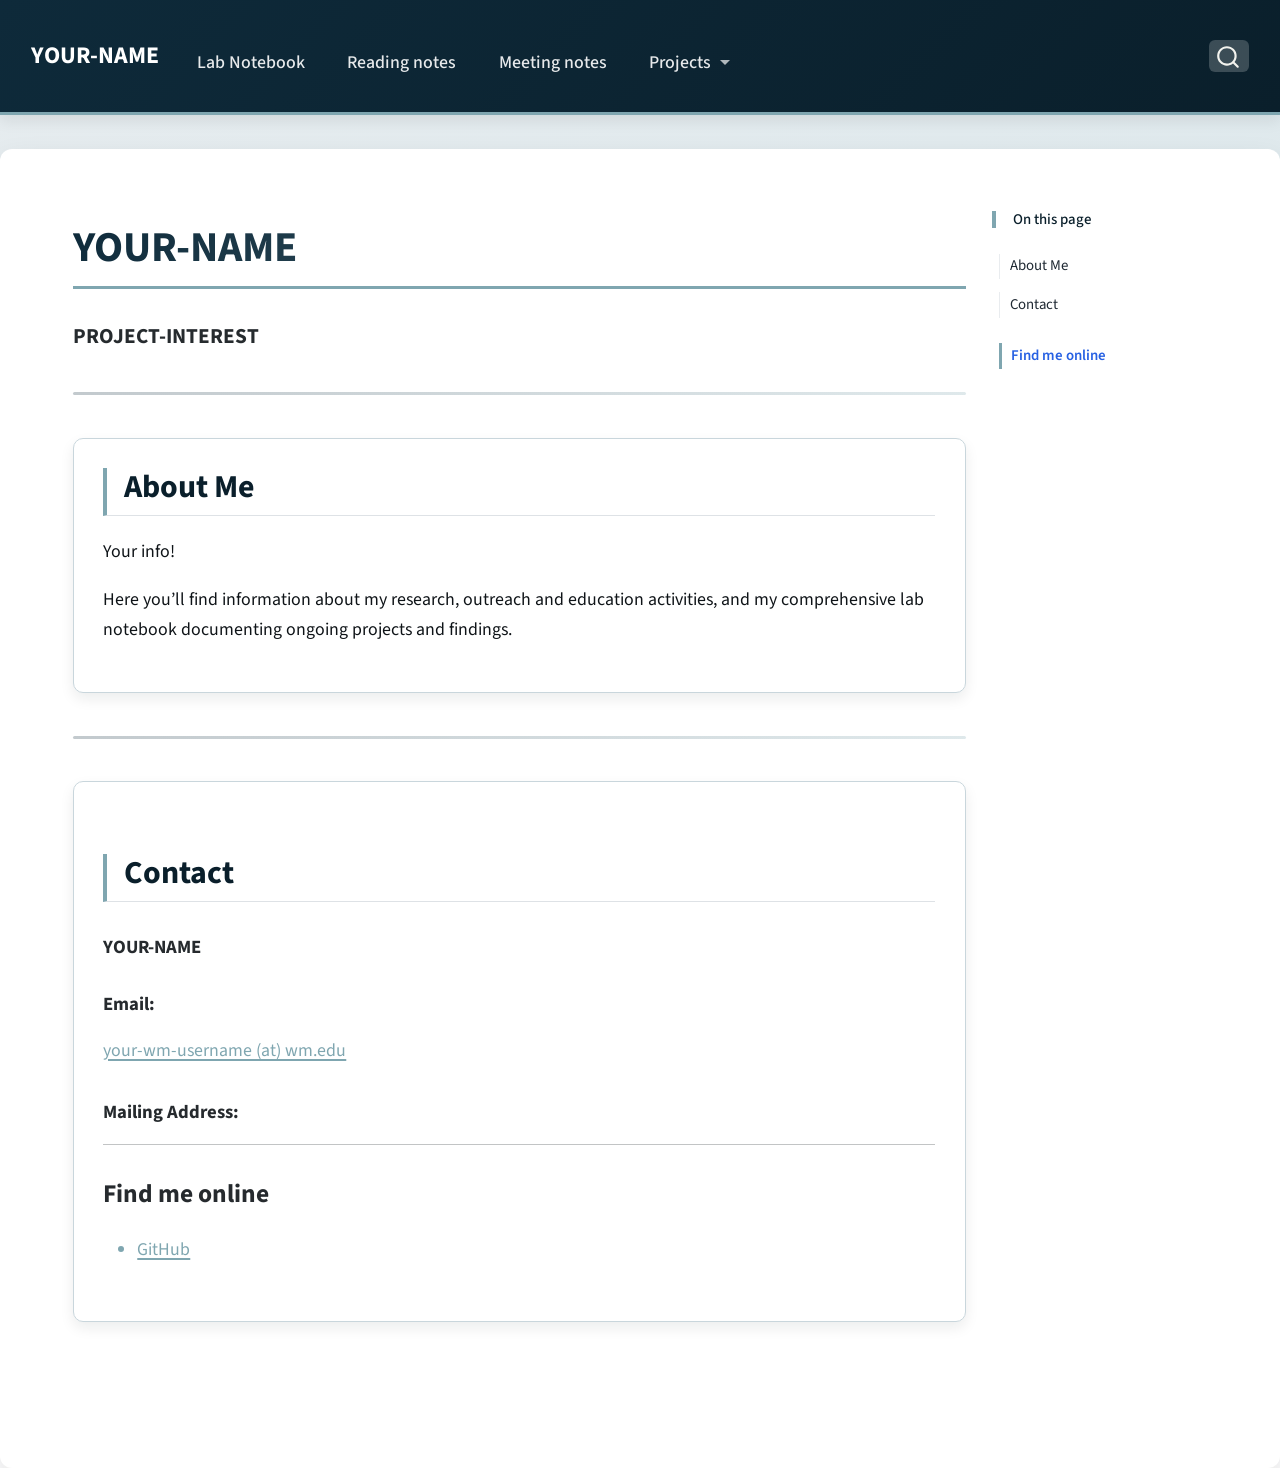
==== commit b94d3f2c: "Initial Upload" ====
--- a/docs/index.html
+++ b/docs/index.html
@@ -2,12 +2,12 @@
 <html xmlns="http://www.w3.org/1999/xhtml" lang="en" xml:lang="en"><head>
 
 <meta charset="utf-8">
-<meta name="generator" content="quarto-1.9.37">
+<meta name="generator" content="quarto-1.9.38">
 
 <meta name="viewport" content="width=device-width, initial-scale=1.0, user-scalable=yes">
 
 
-<title>Rachel Ernst</title>
+<title>YOUR-NAME</title>
 <style>
 /* Default styles provided by pandoc.
 ** See https://pandoc.org/MANUAL.html#variables-for-html for config info.
@@ -39,10 +39,10 @@
 <script src="site_libs/quarto-html/tippy.umd.min.js"></script>
 <script src="site_libs/quarto-html/anchor.min.js"></script>
 <link href="site_libs/quarto-html/tippy.css" rel="stylesheet">
-<link href="site_libs/quarto-html/quarto-syntax-highlighting-7f8f88aac4f3542376d5c11b86a4c14d.css" rel="stylesheet" id="quarto-text-highlighting-styles">
+<link href="site_libs/quarto-html/quarto-syntax-highlighting-15634bcf2e68342d4ad2dfa704d543f6.css" rel="stylesheet" id="quarto-text-highlighting-styles">
 <script src="site_libs/bootstrap/bootstrap.min.js"></script>
 <link href="site_libs/bootstrap/bootstrap-icons.css" rel="stylesheet">
-<link href="site_libs/bootstrap/bootstrap-ff6db9826b2d993648c24e5ed52e3772.min.css" rel="stylesheet" append-hash="true" id="quarto-bootstrap" data-mode="light">
+<link href="site_libs/bootstrap/bootstrap-1d3de7c7fe55544cdb25903a558e32a2.min.css" rel="stylesheet" append-hash="true" id="quarto-bootstrap" data-mode="light">
 <script id="quarto-search-options" type="application/json">{
   "location": "navbar",
   "copy-button": false,
@@ -82,12 +82,8 @@
     <nav class="navbar navbar-expand-lg " data-bs-theme="dark">
       <div class="navbar-container container-fluid">
       <div class="navbar-brand-container mx-auto">
-    <a href="./index.html" class="navbar-brand navbar-brand-logo">
-    <img src="./headshots/logo.png" alt="" class="navbar-logo light-content">
-    <img src="./headshots/logo.png" alt="" class="navbar-logo dark-content">
-    </a>
     <a class="navbar-brand" href="./index.html">
-    <span class="navbar-title">Rachel Ernst</span>
+    <span class="navbar-title">YOUR-NAME</span>
     </a>
   </div>
             <div id="quarto-search" class="" title="Search"></div>
@@ -97,17 +93,28 @@
           <div class="collapse navbar-collapse" id="navbarCollapse">
             <ul class="navbar-nav navbar-nav-scroll me-auto">
   <li class="nav-item">
-    <a class="nav-link active" href="./index.html" aria-current="page"> 
-<span class="menu-text">Home</span></a>
-  </li>  
-  <li class="nav-item">
-    <a class="nav-link" href="./notebook.html"> 
+    <a class="nav-link" href="./lab-notebook/index.html"> 
 <span class="menu-text">Lab Notebook</span></a>
   </li>  
   <li class="nav-item">
-    <a class="nav-link" href="https://alcalalab.github.io/resources/"> 
-<span class="menu-text">Lab Handbook</span></a>
+    <a class="nav-link" href="./reading-notes/index.html"> 
+<span class="menu-text">Reading notes</span></a>
   </li>  
+  <li class="nav-item">
+    <a class="nav-link" href="./meetings.html"> 
+<span class="menu-text">Meeting notes</span></a>
+  </li>  
+  <li class="nav-item dropdown ">
+    <a class="nav-link dropdown-toggle" href="#" id="nav-menu-projects" role="link" data-bs-toggle="dropdown" aria-expanded="false">
+ <span class="menu-text">Projects</span>
+    </a>
+    <ul class="dropdown-menu" aria-labelledby="nav-menu-projects">    
+        <li>
+    <a class="dropdown-item" href="./projects/my-project/index.html">
+ <span class="dropdown-text">my-project</span></a>
+  </li>  
+    </ul>
+  </li>
 </ul>
           </div> <!-- /navcollapse -->
             <div class="quarto-navbar-tools">
@@ -137,7 +144,7 @@
 
 <header id="title-block-header" class="quarto-title-block default">
 <div class="quarto-title">
-<h1 class="title">Rachel Ernst</h1>
+<h1 class="title">YOUR-NAME</h1>
 </div>
 
 
@@ -155,10 +162,10 @@
 
 
 <div class="hero-grid">
-<section id="some-area-of-interest" class="level4 hero-text">
-<h4 class="anchored" data-anchor-id="some-area-of-interest">Some area of interest</h4>
+<section id="project-interest" class="level4 hero-text">
+<h4 class="anchored" data-anchor-id="project-interest">PROJECT-INTEREST</h4>
 </section>
-<!-- 
+<!--
 ::: {.hero-image}
 ![](headshots/){alt="" class="headshot"}
 ![](headshots/){alt="" class="fieldshot"}
@@ -174,12 +181,12 @@
 <hr class="section-divider">
 <section id="contact" class="level2 content-card">
 <h2 class="anchored" data-anchor-id="contact">Contact</h2>
-<section id="rachel-ernst" class="level5">
-<h5 class="anchored" data-anchor-id="rachel-ernst">Rachel Ernst</h5>
+<section id="your-name" class="level5">
+<h5 class="anchored" data-anchor-id="your-name">YOUR-NAME</h5>
 </section>
 <section id="email" class="level5">
 <h5 class="anchored" data-anchor-id="email">Email:</h5>
-<p><a href="mailto:reernst@wm.edu">reernst (at) wm.edu</a></p>
+<p><a href="mailto:wm-email-address">your-wm-username (at) wm.edu</a></p>
 </section>
 <section id="mailing-address" class="level5">
 <h5 class="anchored" data-anchor-id="mailing-address">Mailing Address:</h5>
@@ -188,8 +195,7 @@
 <section id="find-me-online" class="level3">
 <h3 class="anchored" data-anchor-id="find-me-online">Find me online</h3>
 <ul>
-<li><a href="Your Github link">GitHub</a><br>
-</li>
+<li><a href="your-github">GitHub</a></li>
 </ul>
 </section>
 </section>
@@ -284,11 +290,6 @@
           if (link.dataset.originalHref !== undefined) {
             link.href = link.dataset.originalHref;
           }
-            // target, if specified
-            link.setAttribute("target", "_blank");
-            if (link.getAttribute("rel") === null) {
-              link.setAttribute("rel", "noopener");
-            }
         }
       }
     function tippyHover(el, contentFn, onTriggerFn, onUntriggerFn) {
@@ -603,19 +604,6 @@
   });
   </script>
 </div> <!-- /content -->
-<footer class="footer">
-  <div class="nav-footer">
-    <div class="nav-footer-left">
-<p>© 2026 Rachel Ernst</p>
-</div>   
-    <div class="nav-footer-center">
-      &nbsp;
-    </div>
-    <div class="nav-footer-right">
-      &nbsp;
-    </div>
-  </div>
-</footer>
 
 
 
--- a/docs/styles.css
+++ b/docs/styles.css
@@ -975,4 +975,4 @@
   .research-logo{
     width: 160px;
   }
-}
+}
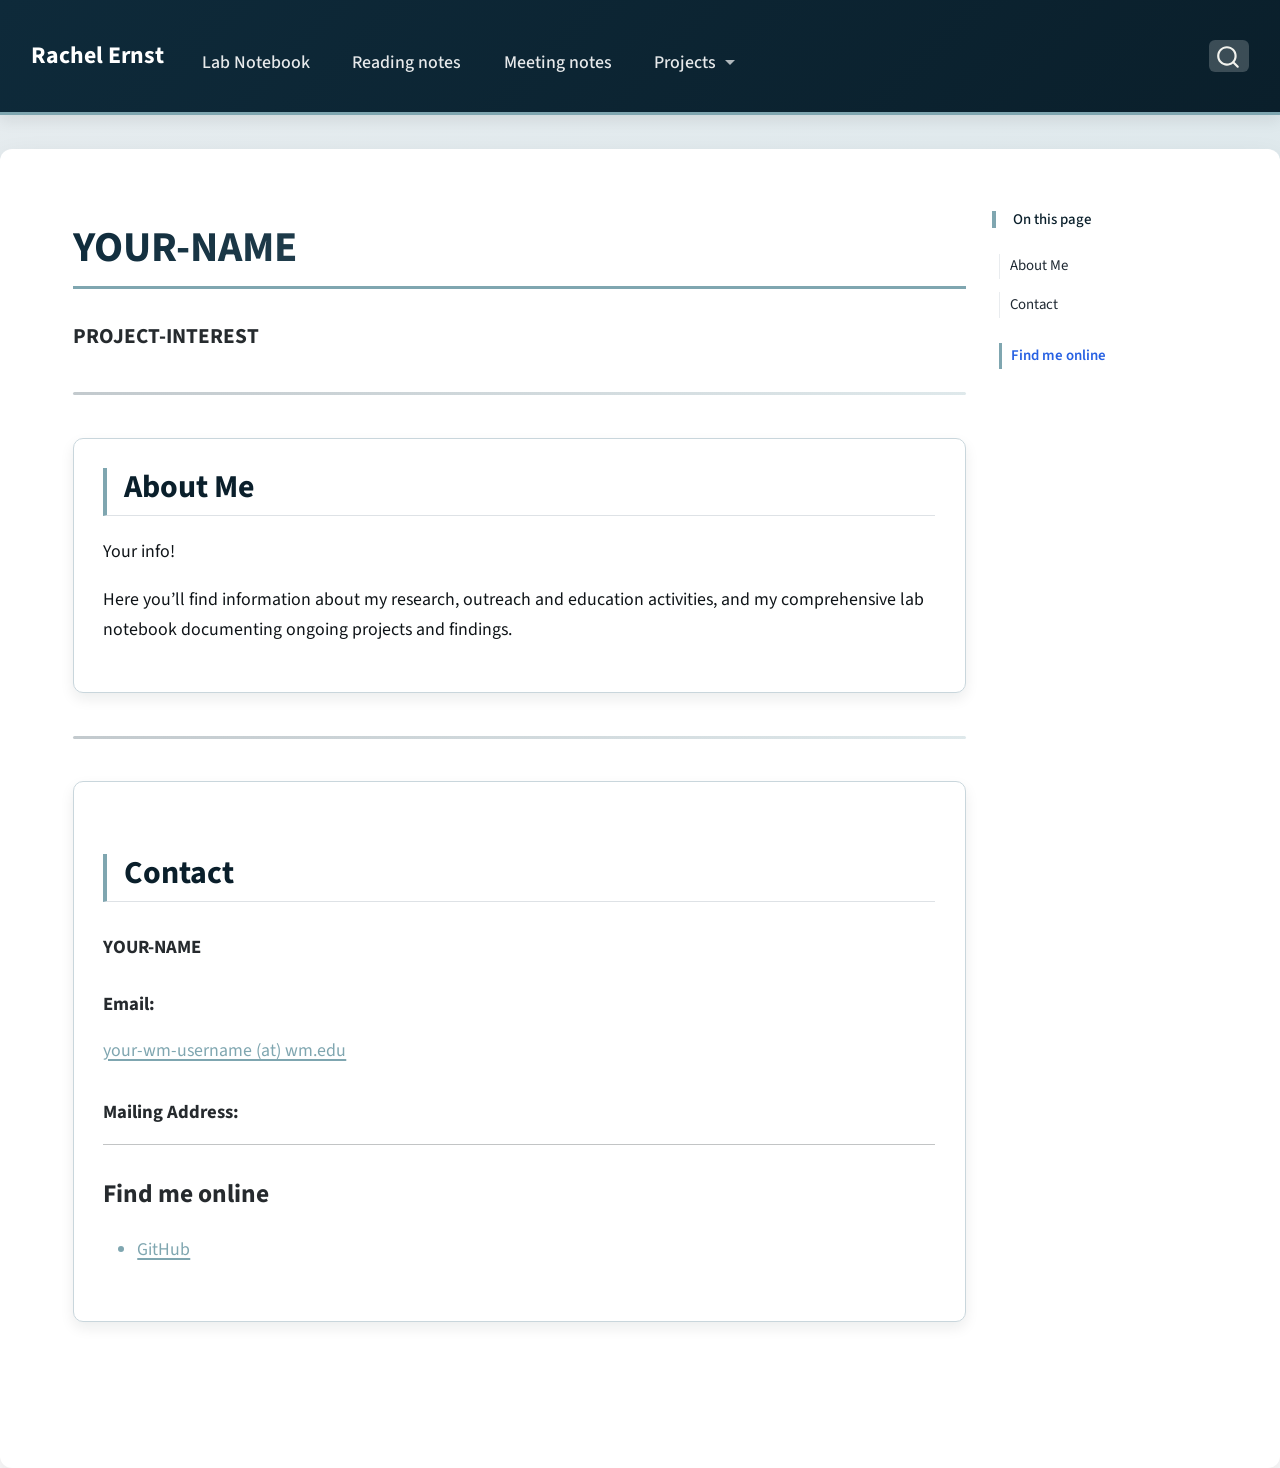
==== commit 8b188d6a: "Update" ====
--- a/docs/index.html
+++ b/docs/index.html
@@ -2,12 +2,12 @@
 <html xmlns="http://www.w3.org/1999/xhtml" lang="en" xml:lang="en"><head>
 
 <meta charset="utf-8">
-<meta name="generator" content="quarto-1.9.38">
+<meta name="generator" content="quarto-1.9.37">
 
 <meta name="viewport" content="width=device-width, initial-scale=1.0, user-scalable=yes">
 
 
-<title>YOUR-NAME</title>
+<title>YOUR-NAME – Rachel Ernst</title>
 <style>
 /* Default styles provided by pandoc.
 ** See https://pandoc.org/MANUAL.html#variables-for-html for config info.
@@ -39,10 +39,10 @@
 <script src="site_libs/quarto-html/tippy.umd.min.js"></script>
 <script src="site_libs/quarto-html/anchor.min.js"></script>
 <link href="site_libs/quarto-html/tippy.css" rel="stylesheet">
-<link href="site_libs/quarto-html/quarto-syntax-highlighting-15634bcf2e68342d4ad2dfa704d543f6.css" rel="stylesheet" id="quarto-text-highlighting-styles">
+<link href="site_libs/quarto-html/quarto-syntax-highlighting-acf12a64177840b8d86f2d4f01b2e9fb.css" rel="stylesheet" id="quarto-text-highlighting-styles">
 <script src="site_libs/bootstrap/bootstrap.min.js"></script>
 <link href="site_libs/bootstrap/bootstrap-icons.css" rel="stylesheet">
-<link href="site_libs/bootstrap/bootstrap-1d3de7c7fe55544cdb25903a558e32a2.min.css" rel="stylesheet" append-hash="true" id="quarto-bootstrap" data-mode="light">
+<link href="site_libs/bootstrap/bootstrap-07ef60af933b8329510c4aa1fb6c0fb0.min.css" rel="stylesheet" append-hash="true" id="quarto-bootstrap" data-mode="light">
 <script id="quarto-search-options" type="application/json">{
   "location": "navbar",
   "copy-button": false,
@@ -83,7 +83,7 @@
       <div class="navbar-container container-fluid">
       <div class="navbar-brand-container mx-auto">
     <a class="navbar-brand" href="./index.html">
-    <span class="navbar-title">YOUR-NAME</span>
+    <span class="navbar-title">Rachel Ernst</span>
     </a>
   </div>
             <div id="quarto-search" class="" title="Search"></div>
--- a/docs/site_libs/quarto-html/quarto-syntax-highlighting-acf12a64177840b8d86f2d4f01b2e9fb.css
+++ b/docs/site_libs/quarto-html/quarto-syntax-highlighting-acf12a64177840b8d86f2d4f01b2e9fb.css
@@ -0,0 +1,210 @@
+/* quarto syntax highlight colors */
+:root {
+  --quarto-hl-al-color: #ff5555;
+  --quarto-hl-an-color: #6a737d;
+  --quarto-hl-at-color: #d73a49;
+  --quarto-hl-bn-color: #005cc5;
+  --quarto-hl-bu-color: #d73a49;
+  --quarto-hl-ch-color: #032f62;
+  --quarto-hl-co-color: #6a737d;
+  --quarto-hl-cv-color: #6a737d;
+  --quarto-hl-cn-color: #005cc5;
+  --quarto-hl-cf-color: #d73a49;
+  --quarto-hl-dt-color: #d73a49;
+  --quarto-hl-dv-color: #005cc5;
+  --quarto-hl-do-color: #6a737d;
+  --quarto-hl-er-color: #ff5555;
+  --quarto-hl-ex-color: #d73a49;
+  --quarto-hl-fl-color: #005cc5;
+  --quarto-hl-fu-color: #6f42c1;
+  --quarto-hl-im-color: #032f62;
+  --quarto-hl-in-color: #6a737d;
+  --quarto-hl-kw-color: #d73a49;
+  --quarto-hl-op-color: #24292e;
+  --quarto-hl-pp-color: #d73a49;
+  --quarto-hl-re-color: #6a737d;
+  --quarto-hl-sc-color: #005cc5;
+  --quarto-hl-ss-color: #032f62;
+  --quarto-hl-st-color: #032f62;
+  --quarto-hl-va-color: #e36209;
+  --quarto-hl-vs-color: #032f62;
+  --quarto-hl-wa-color: #ff5555;
+}
+
+/* other quarto variables */
+:root {
+  --quarto-font-monospace: SFMono-Regular, Menlo, Monaco, Consolas, "Liberation Mono", "Courier New", monospace;
+}
+
+/* syntax highlight based on Pandoc's rules */
+pre > code.sourceCode > span {
+  color: #24292e;
+}
+
+code.sourceCode > span {
+  color: #24292e;
+}
+
+div.sourceCode,
+div.sourceCode pre.sourceCode {
+  color: #24292e;
+}
+
+/* Normal */
+code span {
+  color: #24292e;
+}
+
+/* Alert */
+code span.al {
+  font-weight: bold;
+  color: #ff5555;
+}
+
+/* Annotation */
+code span.an {
+  color: #6a737d;
+}
+
+/* Attribute */
+code span.at {
+  color: #d73a49;
+}
+
+/* BaseN */
+code span.bn {
+  color: #005cc5;
+}
+
+/* BuiltIn */
+code span.bu {
+  color: #d73a49;
+}
+
+/* ControlFlow */
+code span.cf {
+  color: #d73a49;
+}
+
+/* Char */
+code span.ch {
+  color: #032f62;
+}
+
+/* Constant */
+code span.cn {
+  color: #005cc5;
+}
+
+/* Comment */
+code span.co {
+  color: #6a737d;
+}
+
+/* CommentVar */
+code span.cv {
+  color: #6a737d;
+}
+
+/* Documentation */
+code span.do {
+  color: #6a737d;
+}
+
+/* DataType */
+code span.dt {
+  color: #d73a49;
+}
+
+/* DecVal */
+code span.dv {
+  color: #005cc5;
+}
+
+/* Error */
+code span.er {
+  color: #ff5555;
+  text-decoration: underline;
+}
+
+/* Extension */
+code span.ex {
+  font-weight: bold;
+  color: #d73a49;
+}
+
+/* Float */
+code span.fl {
+  color: #005cc5;
+}
+
+/* Function */
+code span.fu {
+  color: #6f42c1;
+}
+
+/* Import */
+code span.im {
+  color: #032f62;
+}
+
+/* Information */
+code span.in {
+  color: #6a737d;
+}
+
+/* Keyword */
+code span.kw {
+  color: #d73a49;
+}
+
+/* Operator */
+code span.op {
+  color: #24292e;
+}
+
+/* Preprocessor */
+code span.pp {
+  color: #d73a49;
+}
+
+/* RegionMarker */
+code span.re {
+  color: #6a737d;
+}
+
+/* SpecialChar */
+code span.sc {
+  color: #005cc5;
+}
+
+/* SpecialString */
+code span.ss {
+  color: #032f62;
+}
+
+/* String */
+code span.st {
+  color: #032f62;
+}
+
+/* Variable */
+code span.va {
+  color: #e36209;
+}
+
+/* VerbatimString */
+code span.vs {
+  color: #032f62;
+}
+
+/* Warning */
+code span.wa {
+  color: #ff5555;
+}
+
+.prevent-inlining {
+  content: "</";
+}
+
+/*# sourceMappingURL=e41d78b1f7017e44483b7fefd7a010af.css.map */
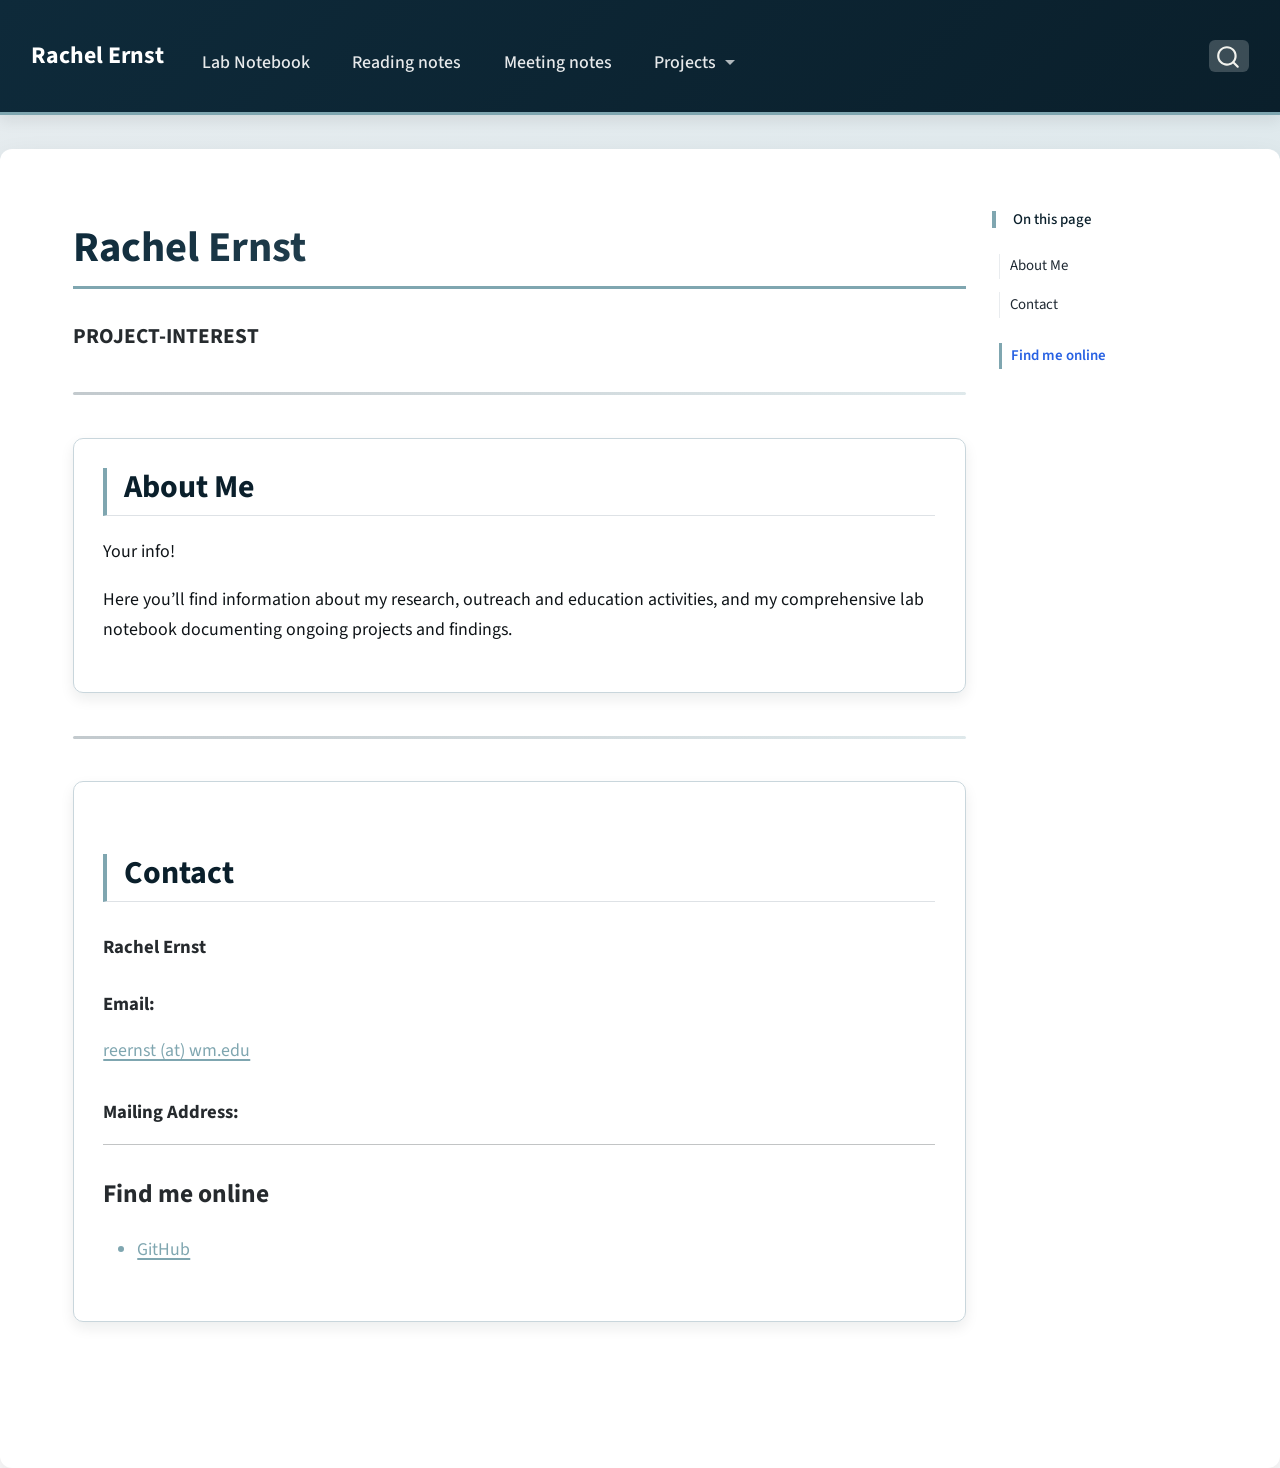
==== commit 5327a286: "basic update" ====
--- a/docs/index.html
+++ b/docs/index.html
@@ -7,7 +7,7 @@
 <meta name="viewport" content="width=device-width, initial-scale=1.0, user-scalable=yes">
 
 
-<title>YOUR-NAME – Rachel Ernst</title>
+<title>Rachel Ernst</title>
 <style>
 /* Default styles provided by pandoc.
 ** See https://pandoc.org/MANUAL.html#variables-for-html for config info.
@@ -144,7 +144,7 @@
 
 <header id="title-block-header" class="quarto-title-block default">
 <div class="quarto-title">
-<h1 class="title">YOUR-NAME</h1>
+<h1 class="title">Rachel Ernst</h1>
 </div>
 
 
@@ -181,12 +181,12 @@
 <hr class="section-divider">
 <section id="contact" class="level2 content-card">
 <h2 class="anchored" data-anchor-id="contact">Contact</h2>
-<section id="your-name" class="level5">
-<h5 class="anchored" data-anchor-id="your-name">YOUR-NAME</h5>
+<section id="rachel-ernst" class="level5">
+<h5 class="anchored" data-anchor-id="rachel-ernst">Rachel Ernst</h5>
 </section>
 <section id="email" class="level5">
 <h5 class="anchored" data-anchor-id="email">Email:</h5>
-<p><a href="mailto:wm-email-address">your-wm-username (at) wm.edu</a></p>
+<p><a href="mailto:wm-email-address">reernst (at) wm.edu</a></p>
 </section>
 <section id="mailing-address" class="level5">
 <h5 class="anchored" data-anchor-id="mailing-address">Mailing Address:</h5>
@@ -195,7 +195,7 @@
 <section id="find-me-online" class="level3">
 <h3 class="anchored" data-anchor-id="find-me-online">Find me online</h3>
 <ul>
-<li><a href="your-github">GitHub</a></li>
+<li><a href="https://reernst348.github.io/RE_Notebook/">GitHub</a></li>
 </ul>
 </section>
 </section>
